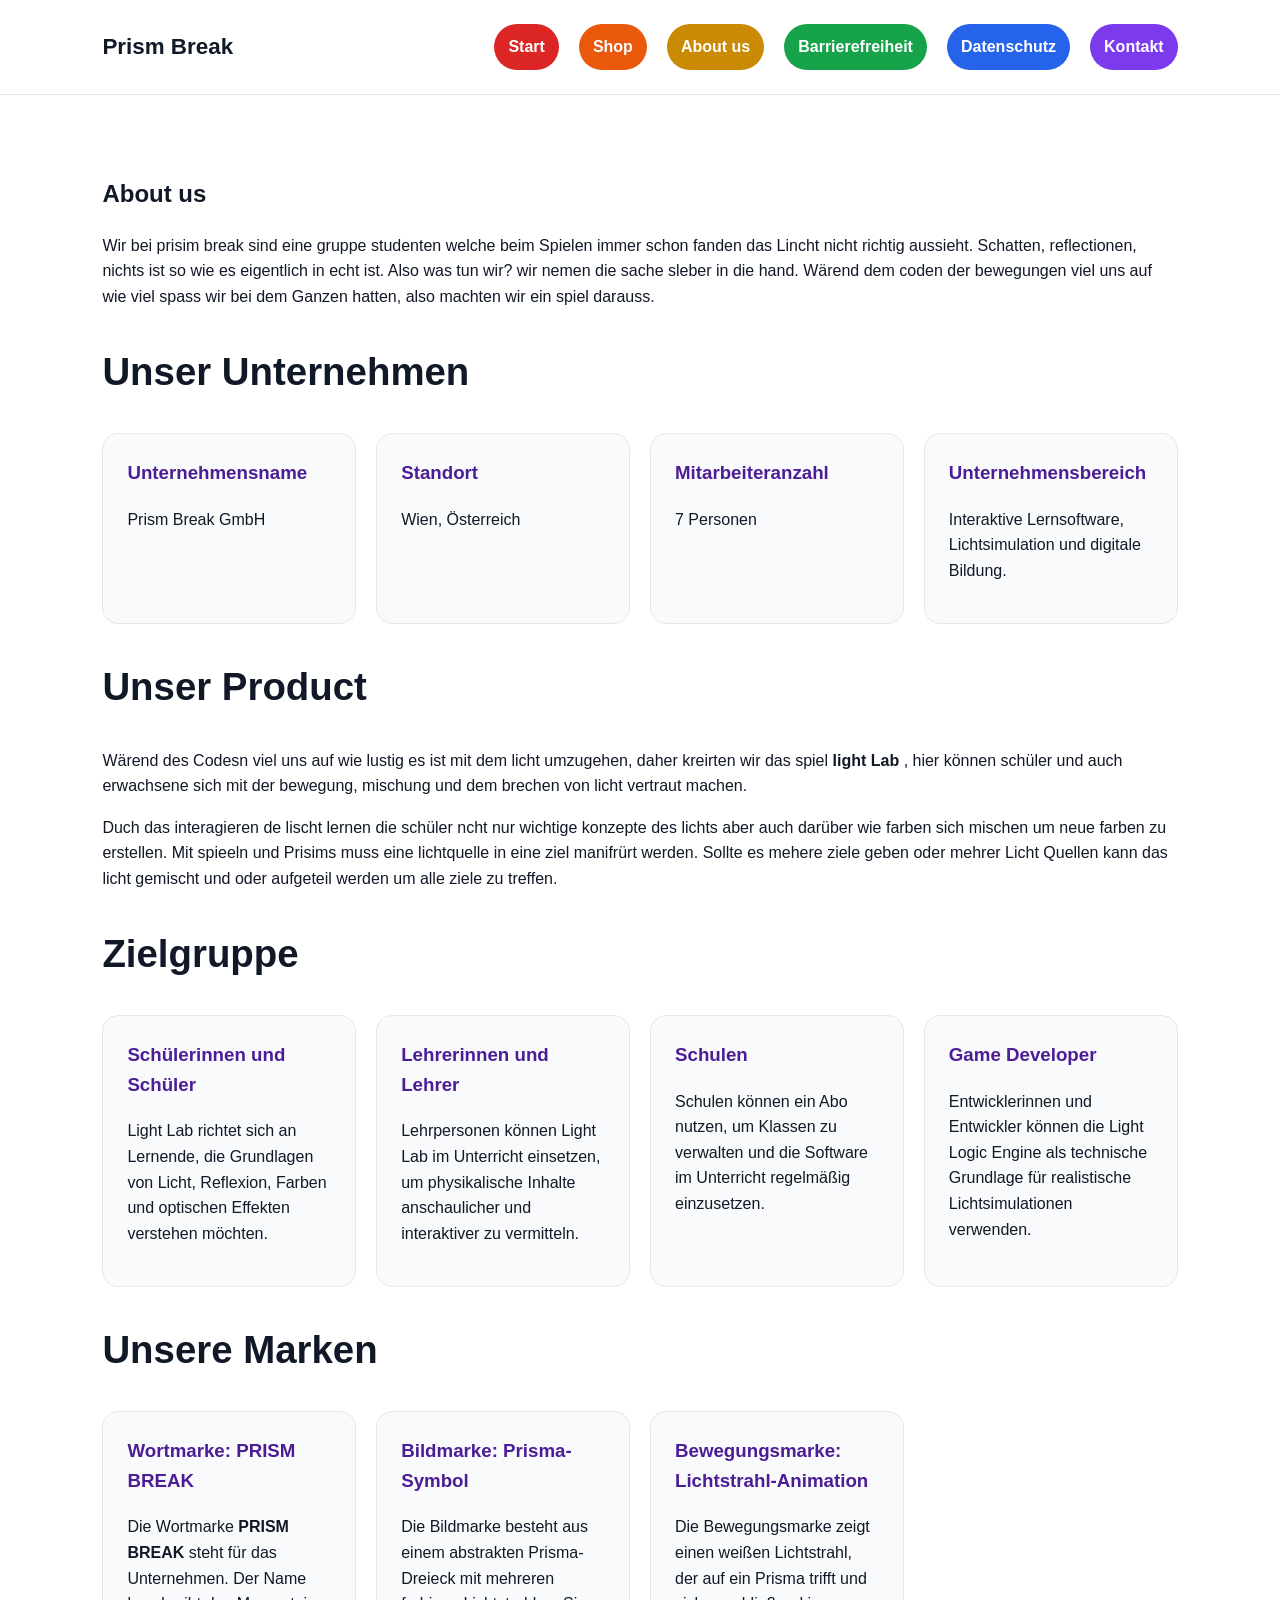
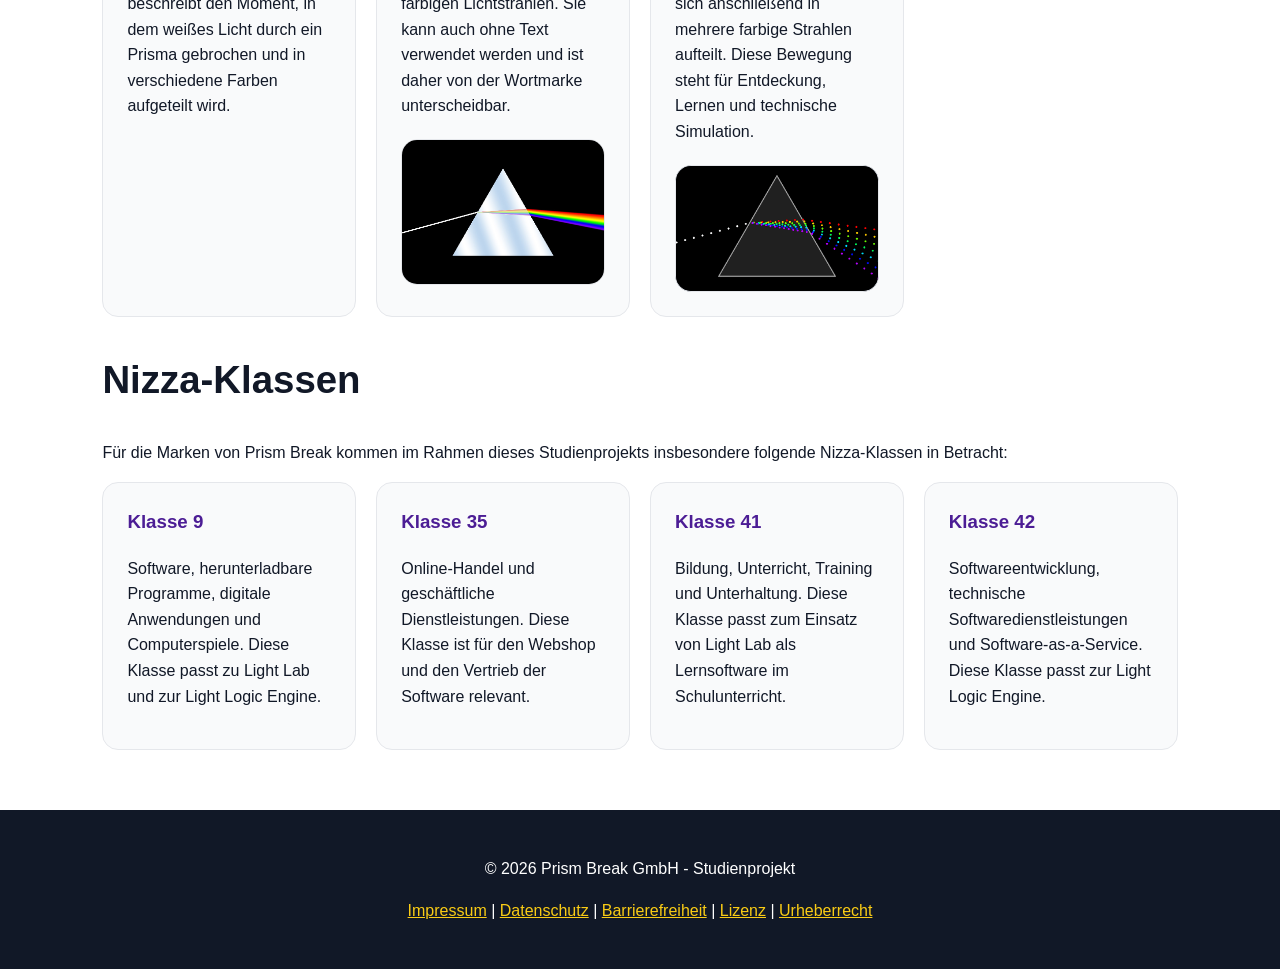
==== about.html @ 2501a647 "First upload" ====
<!DOCTYPE html>
<html lang="de">
<head>
  <meta charset="UTF-8">
  <meta name="viewport" content="width=device-width, initial-scale=1.0">
  <title>Prism Break</title>
  <link rel="stylesheet" href="style.css">
</head>

<body>
  <a class="skip-link" href="#main-content">Zum Hauptinhalt springen</a>

<header>
  <nav class="navbar" aria-label="Hauptnavigation">
    <div class="logo">Prism Break</div>

    <ul>
      <li><a class="nav-red" href="index.html">Start</a></li>
      <li><a class="nav-orange" href="shop.html">Shop</a></li>
      <li><a class="nav-yellow" href="about.html">About us</a></li>
      <li><a class="nav-green" href="accessibility.html">Barrierefreiheit</a></li>
      <li><a class="nav-blue" href="privacy.html">Datenschutz</a></li>
      <li><a class="nav-purple" href="contact.html">Kontakt</a></li>
    </ul>
  </nav>
</header>

  <main id="main-content">
  <section class="features">
    <h1>About us</h1>

    <p>
      Wir bei prisim break sind eine gruppe studenten welche beim Spielen immer schon fanden das Lincht nicht richtig aussieht. Schatten, reflectionen, nichts ist so wie es eigentlich in echt ist. Also was tun wir? wir nemen die sache sleber in die hand. Wärend dem coden der bewegungen viel uns auf wie viel spass wir bei dem Ganzen hatten, also machten wir ein spiel darauss. 


    </p>

    <h2>Unser Unternehmen</h2>
    <div class="card-grid">
      <article class="card">
        <h3>Unternehmensname</h3>
        <p>Prism Break GmbH</p>
      </article>

      <article class="card">
        <h3>Standort</h3>
        <p>Wien, Österreich</p>
      </article>

      <article class="card">
        <h3>Mitarbeiteranzahl</h3>
        <p>7 Personen</p>
      </article>

      <article class="card">
        <h3>Unternehmensbereich</h3>
        <p>Interaktive Lernsoftware, Lichtsimulation und digitale Bildung.</p>
      </article>
    </div>

    <h2>Unser Product</h2>

  <p>

Wärend des Codesn viel uns auf wie lustig es ist mit dem licht umzugehen, daher kreirten wir das spiel <strong>light Lab </strong>, hier können schüler und auch erwachsene sich mit der bewegung, mischung und dem brechen von licht vertraut machen. 

  </p>

  <p>
Duch das interagieren de lischt lernen die schüler ncht nur wichtige konzepte des lichts aber auch darüber wie farben sich mischen um neue farben zu erstellen. Mit spieeln und Prisims muss eine lichtquelle in eine ziel manifrürt werden. Sollte es mehere ziele geben oder mehrer Licht Quellen kann das licht gemischt und oder aufgeteil werden um alle ziele zu treffen. 

  </p>
  
  
  <h2>Zielgruppe</h2>

    <div class="card-grid">
      <article class="card">
        <h3>Schülerinnen und Schüler</h3>
        <p>
          Light Lab richtet sich an Lernende, die Grundlagen von Licht,
          Reflexion, Farben und optischen Effekten verstehen möchten.
        </p>
      </article>

      <article class="card">
        <h3>Lehrerinnen und Lehrer</h3>
        <p>
          Lehrpersonen können Light Lab im Unterricht einsetzen, um physikalische
          Inhalte anschaulicher und interaktiver zu vermitteln.
        </p>
      </article>

      <article class="card">
        <h3>Schulen</h3>
        <p>
          Schulen können ein Abo nutzen, um Klassen zu verwalten und die
          Software im Unterricht regelmäßig einzusetzen.
        </p>
      </article>

      <article class="card">
        <h3>Game Developer</h3>
        <p>
          Entwicklerinnen und Entwickler können die Light Logic Engine als
          technische Grundlage für realistische Lichtsimulationen verwenden.
        </p>
      </article>
    </div>


    <h2>Unsere Marken</h2>


    <div class="card-grid">
      <article class="card">
        <h3>Wortmarke: PRISM BREAK</h3>
        <p>
          Die Wortmarke <strong>PRISM BREAK</strong> steht für das Unternehmen.
          Der Name beschreibt den Moment, in dem weißes Licht durch ein Prisma
          gebrochen und in verschiedene Farben aufgeteilt wird.
        </p>
      </article>

      <article class="card">
        <h3>Bildmarke: Prisma-Symbol</h3>
        <p>
          Die Bildmarke besteht aus einem abstrakten Prisma-Dreieck mit mehreren
          farbigen Lichtstrahlen. Sie kann auch ohne Text verwendet werden und
          ist daher von der Wortmarke unterscheidbar.
        </p>

        <img 
    class="brand-image"
    src="assets/prism-symbol.png.jpg"
    alt="Prisma-Symbol mit weißem Lichtstrahl und farbigem Spektrum">

      </article>

      <article class="card">
        <h3>Bewegungsmarke: Lichtstrahl-Animation</h3>
        <p>
          Die Bewegungsmarke zeigt einen weißen Lichtstrahl, der auf ein Prisma
          trifft und sich anschließend in mehrere farbige Strahlen aufteilt.
          Diese Bewegung steht für Entdeckung, Lernen und technische Simulation.
        </p>

        <img 
          class="brand-image"
         src="assets/Light_dispersion_conceptual.gif"
          alt="Animation eines Prismas mit Lichtbrechung und farbigem Spektrum">
      </article>
    </div>
<h2>Nizza-Klassen</h2>

    <p>
      Für die Marken von Prism Break kommen im Rahmen dieses Studienprojekts
      insbesondere folgende Nizza-Klassen in Betracht:
    </p>

    <div class="card-grid">
      <article class="card">
        <h3>Klasse 9</h3>
        <p>
          Software, herunterladbare Programme, digitale Anwendungen und
          Computerspiele. Diese Klasse passt zu Light Lab und zur Light Logic Engine.
        </p>
      </article>

      <article class="card">
        <h3>Klasse 35</h3>
        <p>
          Online-Handel und geschäftliche Dienstleistungen. Diese Klasse ist für
          den Webshop und den Vertrieb der Software relevant.
        </p>
      </article>

      <article class="card">
        <h3>Klasse 41</h3>
        <p>
          Bildung, Unterricht, Training und Unterhaltung. Diese Klasse passt zum
          Einsatz von Light Lab als Lernsoftware im Schulunterricht.
        </p>
      </article>

      <article class="card">
        <h3>Klasse 42</h3>
        <p>
          Softwareentwicklung, technische Softwaredienstleistungen und
          Software-as-a-Service. Diese Klasse passt zur Light Logic Engine.
        </p>
      </article>

      
    </div>
  </section>
</main>

  <footer>
  <p>&copy; 2026 Prism Break GmbH - Studienprojekt</p>
  <p>
    <a href="imprint.html">Impressum</a> |
    <a href="privacy.html">Datenschutz</a> |
    <a href="accessibility.html">Barrierefreiheit</a> |
    <a href="license.html">Lizenz</a> |
    <a href="copyright.html">Urheberrecht</a>
  </p>
</footer>
</body>
</html>
---- style.css ----
* {
  box-sizing: border-box;
}

body {
  margin: 0;
  font-family: Arial, Helvetica, sans-serif;
  color: #111827;
  background: #ffffff;
  line-height: 1.6;
}

.skip-link {
  position: absolute;
  left: -999px;
  top: 10px;
  background: #111827;
  color: white;
  padding: 10px;
  z-index: 100;
}

.skip-link:focus {
  left: 10px;
}

.navbar {
  display: flex;
  justify-content: space-between;
  align-items: center;
  padding: 24px 8%;
  background: #ffffff;
  border-bottom: 1px solid #e5e7eb;
}

.logo {
  font-weight: bold;
  font-size: 1.4rem;
}

.navbar ul {
  display: flex;
  gap: 20px;
  list-style: none;
  padding: 0;
  margin: 0;
}

.navbar a {
  display: inline-block;
  padding: 10px 14px;
  border-radius: 999px;
  color: white;
  text-decoration: none;
  font-weight: 700;
  transition: transform 0.2s ease, box-shadow 0.2s ease;
}

.navbar a:hover,
.navbar a:focus {
  transform: translateY(-2px);
  outline: 3px solid #111827;
  outline-offset: 3px;
  box-shadow: 0 6px 16px rgba(0, 0, 0, 0.18);
}

.nav-red {
  background: #dc2626;
}

.nav-orange {
  background: #ea580c;
}

.nav-yellow {
  background: #ca8a04;
}

.nav-green {
  background: #16a34a;
}

.nav-blue {
  background: #2563eb;
}

.nav-purple {
  background: #7c3aed;
}

.hero {
  display: grid;
  grid-template-columns: 1fr 1fr;
  gap: 40px;
  padding: 80px 8%;
  align-items: center;
  background: linear-gradient(
    90deg,
    #ffffff 0%,
    #fee2e2 18%,
    #ffedd5 34%,
    #fef9c3 50%,
    #dcfce7 66%,
    #dbeafe 82%,
    #ede9fe 100%
  );
}

.hero h1 {
  font-size: 4rem;
  margin-bottom: 20px;
}

.hero p {
  font-size: 1.2rem;
  max-width: 600px;
}

.button {
  display: inline-block;
  margin-top: 20px;
  padding: 14px 24px;
  background: #6d28d9;
  color: white;
  border-radius: 8px;
  text-decoration: none;
  font-weight: bold;
}

.button:hover,
.button:focus {
  background: #4c1d95;
  outline: 3px solid #facc15;
  outline-offset: 4px;
}

.prism-box {
  position: relative;
  height: 300px;
  background: #111827;
  border-radius: 24px;
  overflow: hidden;
}

.prism {
  position: absolute;
  left: 45%;
  top: 90px;
  width: 0;
  height: 0;
  border-left: 55px solid transparent;
  border-right: 55px solid transparent;
  border-bottom: 110px solid rgba(255, 255, 255, 0.6);
}

.beam {
  position: absolute;
  height: 8px;
  border-radius: 999px;
}

.white-beam {
  left: 20px;
  top: 145px;
  width: 42%;
  background: white;
}

.red {
  left: 55%;
  top: 115px;
  width: 38%;
  background: #ef4444;
  transform: rotate(-12deg);
}

.yellow {
  left: 55%;
  top: 150px;
  width: 38%;
  background: #facc15;
}

.blue {
  left: 55%;
  top: 185px;
  width: 38%;
  background: #3b82f6;
  transform: rotate(12deg);
}

.features {
  padding: 60px 8%;
}

.features h2 {
  font-size: 2.4rem;
  margin-bottom: 30px;
}

.card-grid {
  display: grid;
  grid-template-columns: repeat(4, 1fr);
  gap: 20px;
}

.card {
  padding: 24px;
  border-radius: 16px;
  background: #f9fafb;
  border: 1px solid #e5e7eb;
}

.card h3 {
  margin-top: 0;
  color: #4c1d95;
}

footer {
  padding: 30px 8%;
  background: #111827;
  color: white;
  text-align: center;
}

footer a {
  color: #facc15;
}

@media (max-width: 900px) {
  .hero {
    grid-template-columns: 1fr;
  }

  .card-grid {
    grid-template-columns: 1fr 1fr;
  }

  .navbar {
    flex-direction: column;
    gap: 20px;
  }

  .navbar ul {
    flex-wrap: wrap;
    justify-content: center;
  }
}

@media (max-width: 600px) {
  .hero h1 {
    font-size: 2.8rem;
  }

  .card-grid {
    grid-template-columns: 1fr;
  }
}

.mini-prism,
.motion-brand {
  position: relative;
  height: 160px;
  margin-top: 20px;
  background: #111827;
  border-radius: 16px;
  overflow: hidden;
}

.mini-triangle,
.motion-prism {
  position: absolute;
  left: 42%;
  top: 45px;
  width: 0;
  height: 0;
  border-left: 35px solid transparent;
  border-right: 35px solid transparent;
  border-bottom: 70px solid rgba(255, 255, 255, 0.65);
}

.mini-white-beam,
.moving-beam {
  position: absolute;
  left: 10px;
  top: 78px;
  width: 40%;
  height: 6px;
  background: white;
  border-radius: 999px;
}

.mini-ray,
.motion-ray {
  position: absolute;
  left: 55%;
  width: 35%;
  height: 6px;
  border-radius: 999px;
}

.ray-red,
.motion-red {
  top: 58px;
  background: #ef4444;
  transform: rotate(-13deg);
}

.ray-yellow,
.motion-yellow {
  top: 78px;
  background: #facc15;
}

.ray-blue,
.motion-blue {
  top: 98px;
  background: #3b82f6;
  transform: rotate(13deg);
}

.moving-beam {
  animation: moveBeam 3s infinite;
}

.motion-ray {
  animation: glowRay 3s infinite;
}

@keyframes moveBeam {
  0% {
    width: 0;
    opacity: 0.2;
  }

  40% {
    width: 40%;
    opacity: 1;
  }

  100% {
    width: 40%;
    opacity: 1;
  }
}

@keyframes glowRay {
  0% {
    opacity: 0;
  }

  45% {
    opacity: 0;
  }

  70% {
    opacity: 1;
  }

  100% {
    opacity: 1;
  }
}

.brand-image {
  display: block;
  width: 100%;
  max-width: 320px;
  height: auto;
  margin: 20px auto 0 auto;
  border-radius: 16px;
  border: 1px solid #e5e7eb;
  background: #111827;
}
.table-wrapper {
  overflow-x: auto;
  margin-top: 20px;
}

table {
  width: 100%;
  border-collapse: collapse;
  background: #ffffff;
  border: 1px solid #e5e7eb;
}

th,
td {
  padding: 14px;
  text-align: left;
  border: 1px solid #e5e7eb;
  vertical-align: top;
}

th {
  background: #111827;
  color: white;
}

tr:nth-child(even) {
  background: #f9fafb;
}
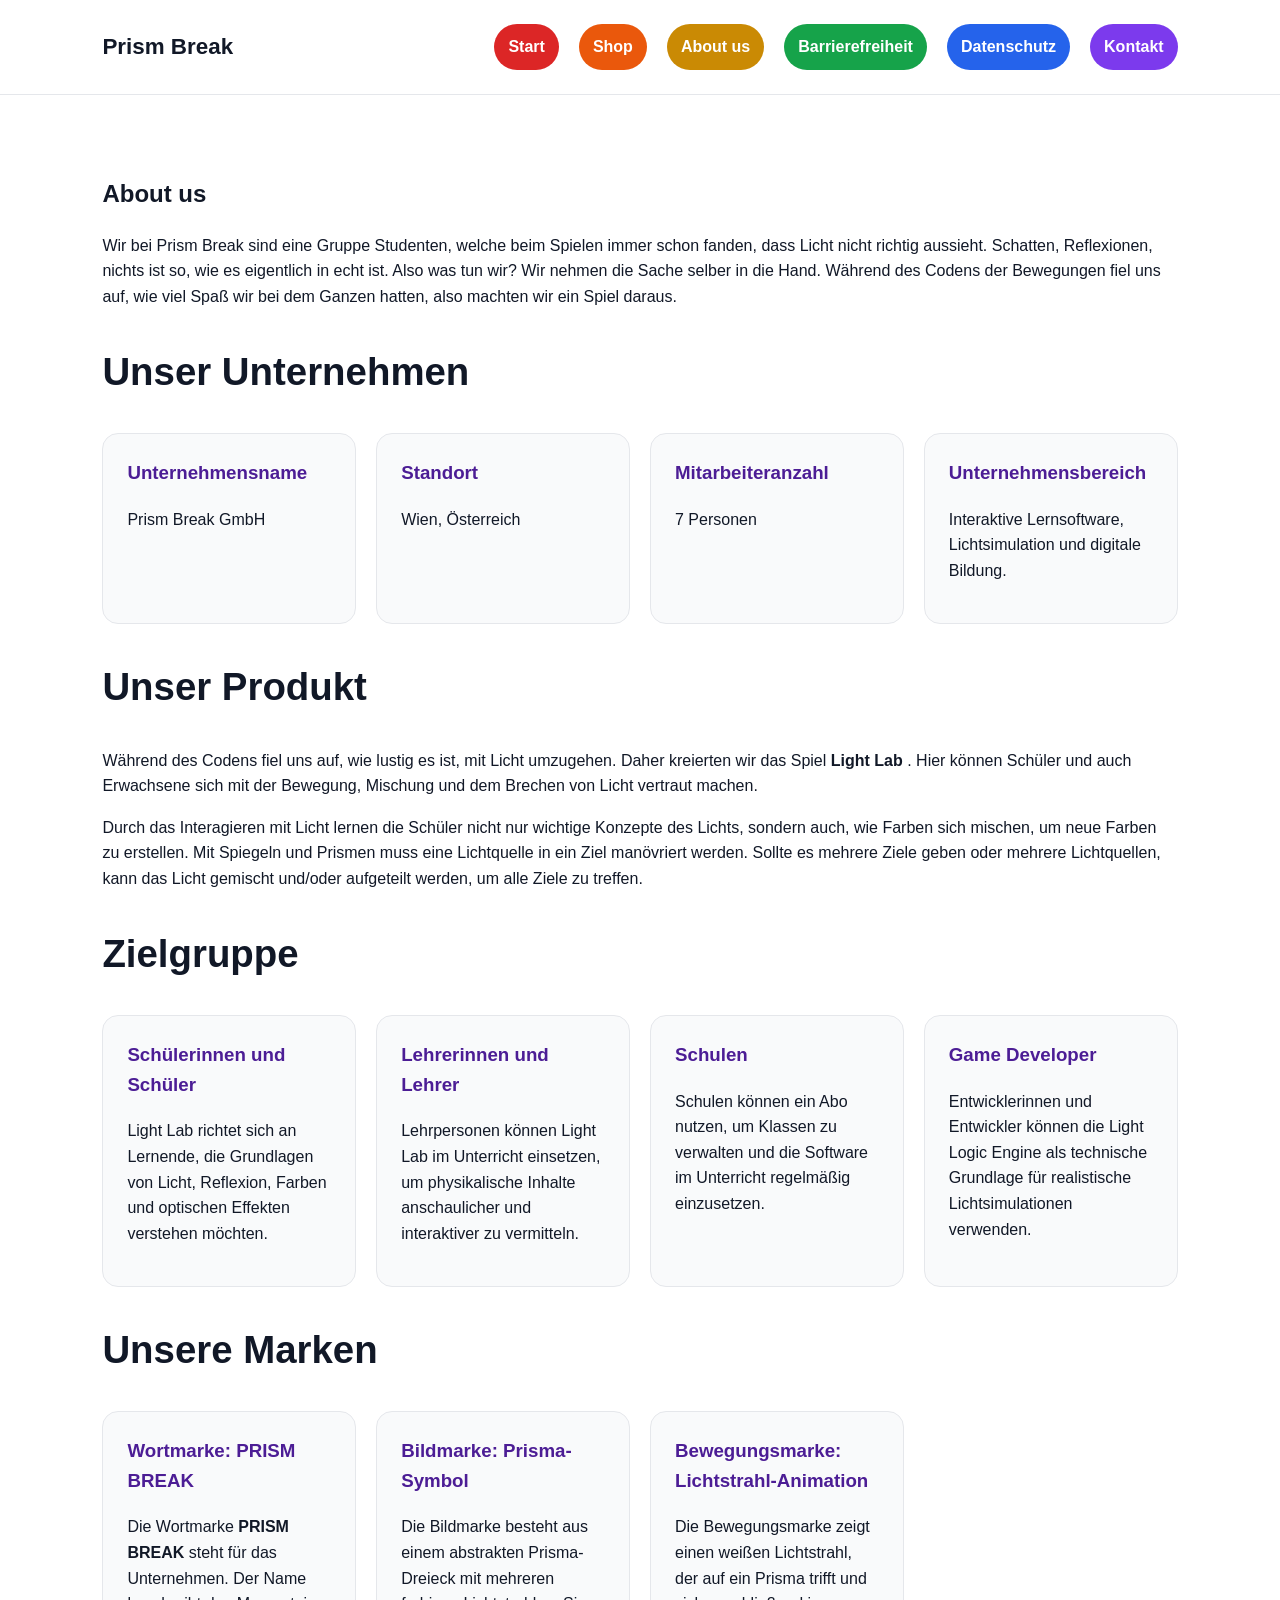
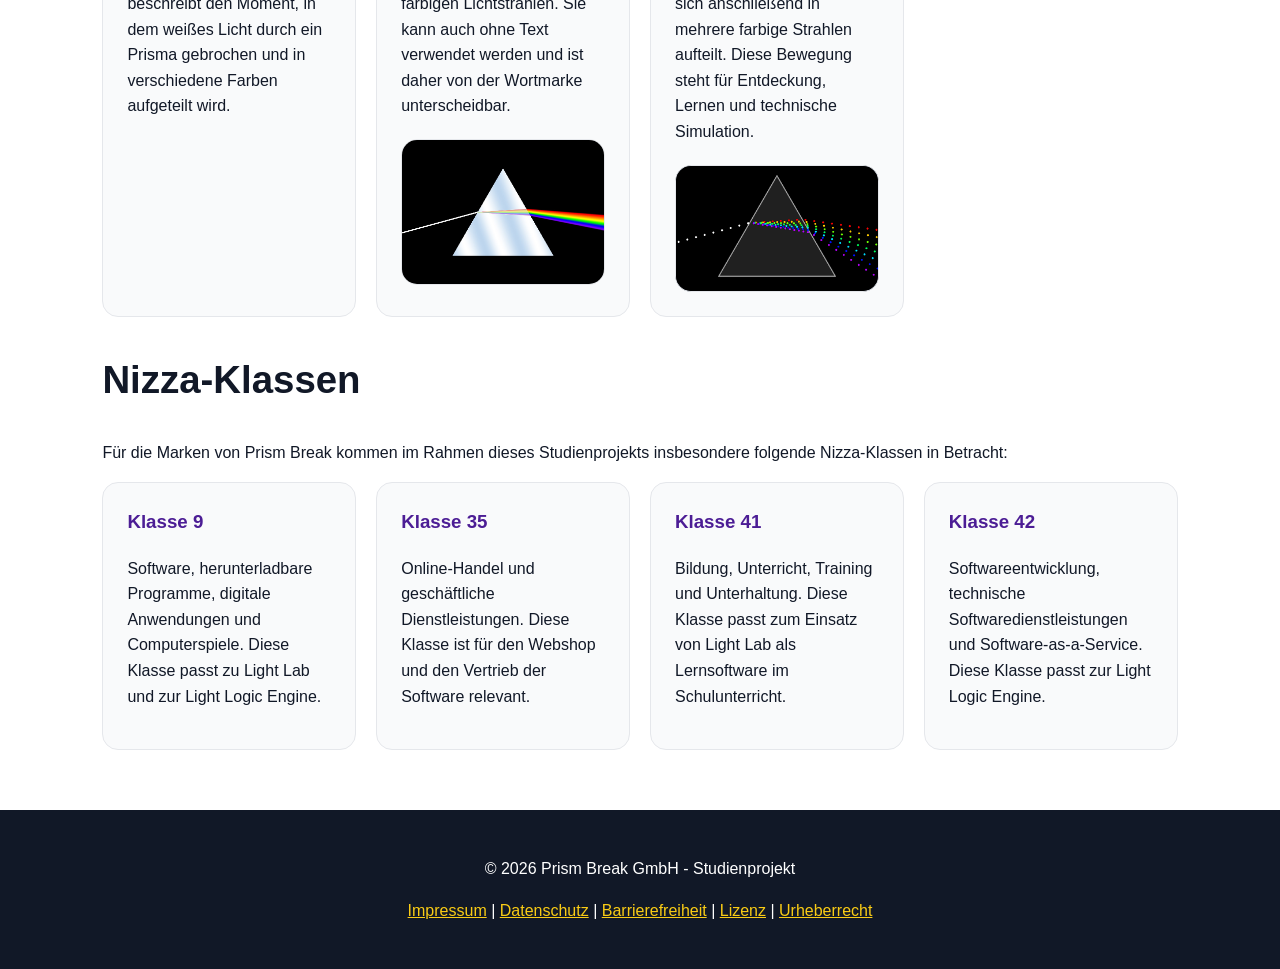
==== commit a9dc3d06: "Update about.html" ====
--- a/about.html
+++ b/about.html
@@ -30,7 +30,7 @@
     <h1>About us</h1>
 
     <p>
-      Wir bei prisim break sind eine gruppe studenten welche beim Spielen immer schon fanden das Lincht nicht richtig aussieht. Schatten, reflectionen, nichts ist so wie es eigentlich in echt ist. Also was tun wir? wir nemen die sache sleber in die hand. Wärend dem coden der bewegungen viel uns auf wie viel spass wir bei dem Ganzen hatten, also machten wir ein spiel darauss. 
+      Wir bei Prism Break sind eine Gruppe Studenten, welche beim Spielen immer schon fanden, dass Licht nicht richtig aussieht. Schatten, Reflexionen, nichts ist so, wie es eigentlich in echt ist. Also was tun wir? Wir nehmen die Sache selber in die Hand. Während des Codens der Bewegungen fiel uns auf, wie viel Spaß wir bei dem Ganzen hatten, also machten wir ein Spiel daraus. 
 
 
     </p>
@@ -58,16 +58,16 @@
       </article>
     </div>
 
-    <h2>Unser Product</h2>
+    <h2>Unser Produkt</h2>
 
   <p>
 
-Wärend des Codesn viel uns auf wie lustig es ist mit dem licht umzugehen, daher kreirten wir das spiel <strong>light Lab </strong>, hier können schüler und auch erwachsene sich mit der bewegung, mischung und dem brechen von licht vertraut machen. 
+Während des Codens fiel uns auf, wie lustig es ist, mit Licht umzugehen. Daher kreierten wir das Spiel <strong>Light Lab </strong>. Hier können Schüler und auch Erwachsene sich mit der Bewegung, Mischung und dem Brechen von Licht vertraut machen. 
 
   </p>
 
   <p>
-Duch das interagieren de lischt lernen die schüler ncht nur wichtige konzepte des lichts aber auch darüber wie farben sich mischen um neue farben zu erstellen. Mit spieeln und Prisims muss eine lichtquelle in eine ziel manifrürt werden. Sollte es mehere ziele geben oder mehrer Licht Quellen kann das licht gemischt und oder aufgeteil werden um alle ziele zu treffen. 
+Durch das Interagieren mit Licht lernen die Schüler nicht nur wichtige Konzepte des Lichts, sondern auch, wie Farben sich mischen, um neue Farben zu erstellen. Mit Spiegeln und Prismen muss eine Lichtquelle in ein Ziel manövriert werden. Sollte es mehrere Ziele geben oder mehrere Lichtquellen, kann das Licht gemischt und/oder aufgeteilt werden, um alle Ziele zu treffen. 
 
   </p>
   
@@ -207,4 +207,4 @@
   </p>
 </footer>
 </body>
-</html>+</html>
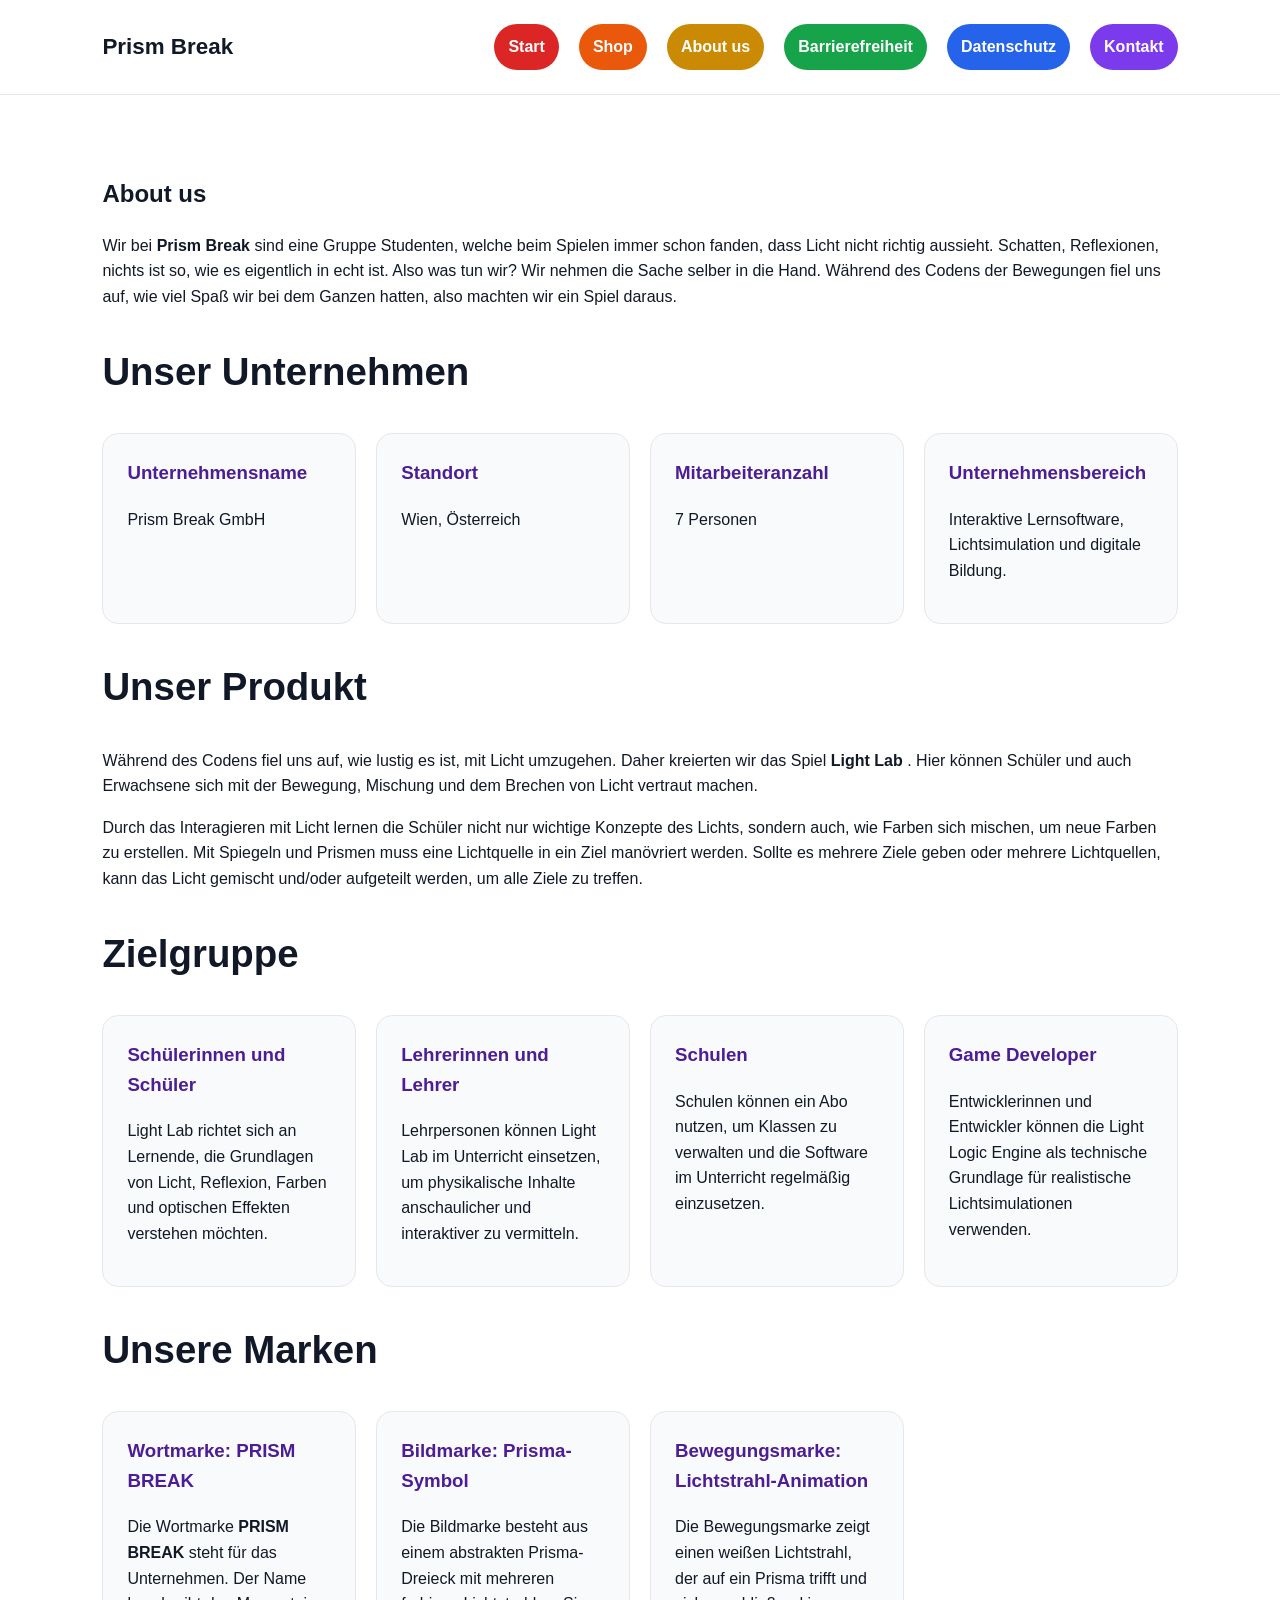
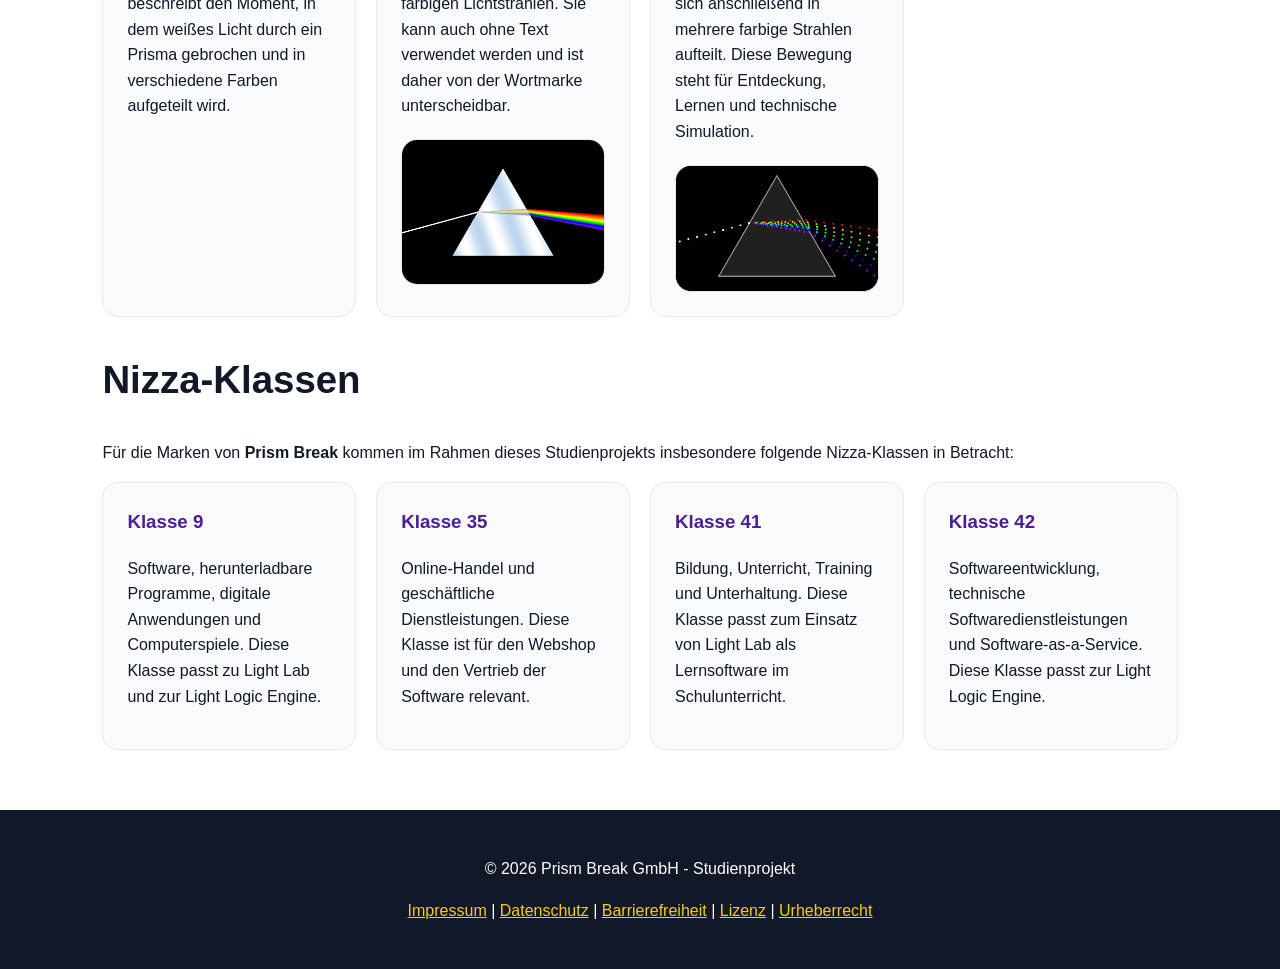
==== commit 1e875f55: "Update about.html" ====
--- a/about.html
+++ b/about.html
@@ -30,7 +30,7 @@
     <h1>About us</h1>
 
     <p>
-      Wir bei Prism Break sind eine Gruppe Studenten, welche beim Spielen immer schon fanden, dass Licht nicht richtig aussieht. Schatten, Reflexionen, nichts ist so, wie es eigentlich in echt ist. Also was tun wir? Wir nehmen die Sache selber in die Hand. Während des Codens der Bewegungen fiel uns auf, wie viel Spaß wir bei dem Ganzen hatten, also machten wir ein Spiel daraus. 
+      Wir bei <strong>Prism Break</strong> sind eine Gruppe Studenten, welche beim Spielen immer schon fanden, dass Licht nicht richtig aussieht. Schatten, Reflexionen, nichts ist so, wie es eigentlich in echt ist. Also was tun wir? Wir nehmen die Sache selber in die Hand. Während des Codens der Bewegungen fiel uns auf, wie viel Spaß wir bei dem Ganzen hatten, also machten wir ein Spiel daraus. 
 
 
     </p>
@@ -154,7 +154,7 @@
 <h2>Nizza-Klassen</h2>
 
     <p>
-      Für die Marken von Prism Break kommen im Rahmen dieses Studienprojekts
+      Für die Marken von <strong>Prism Break</strong> kommen im Rahmen dieses Studienprojekts
       insbesondere folgende Nizza-Klassen in Betracht:
     </p>
 
